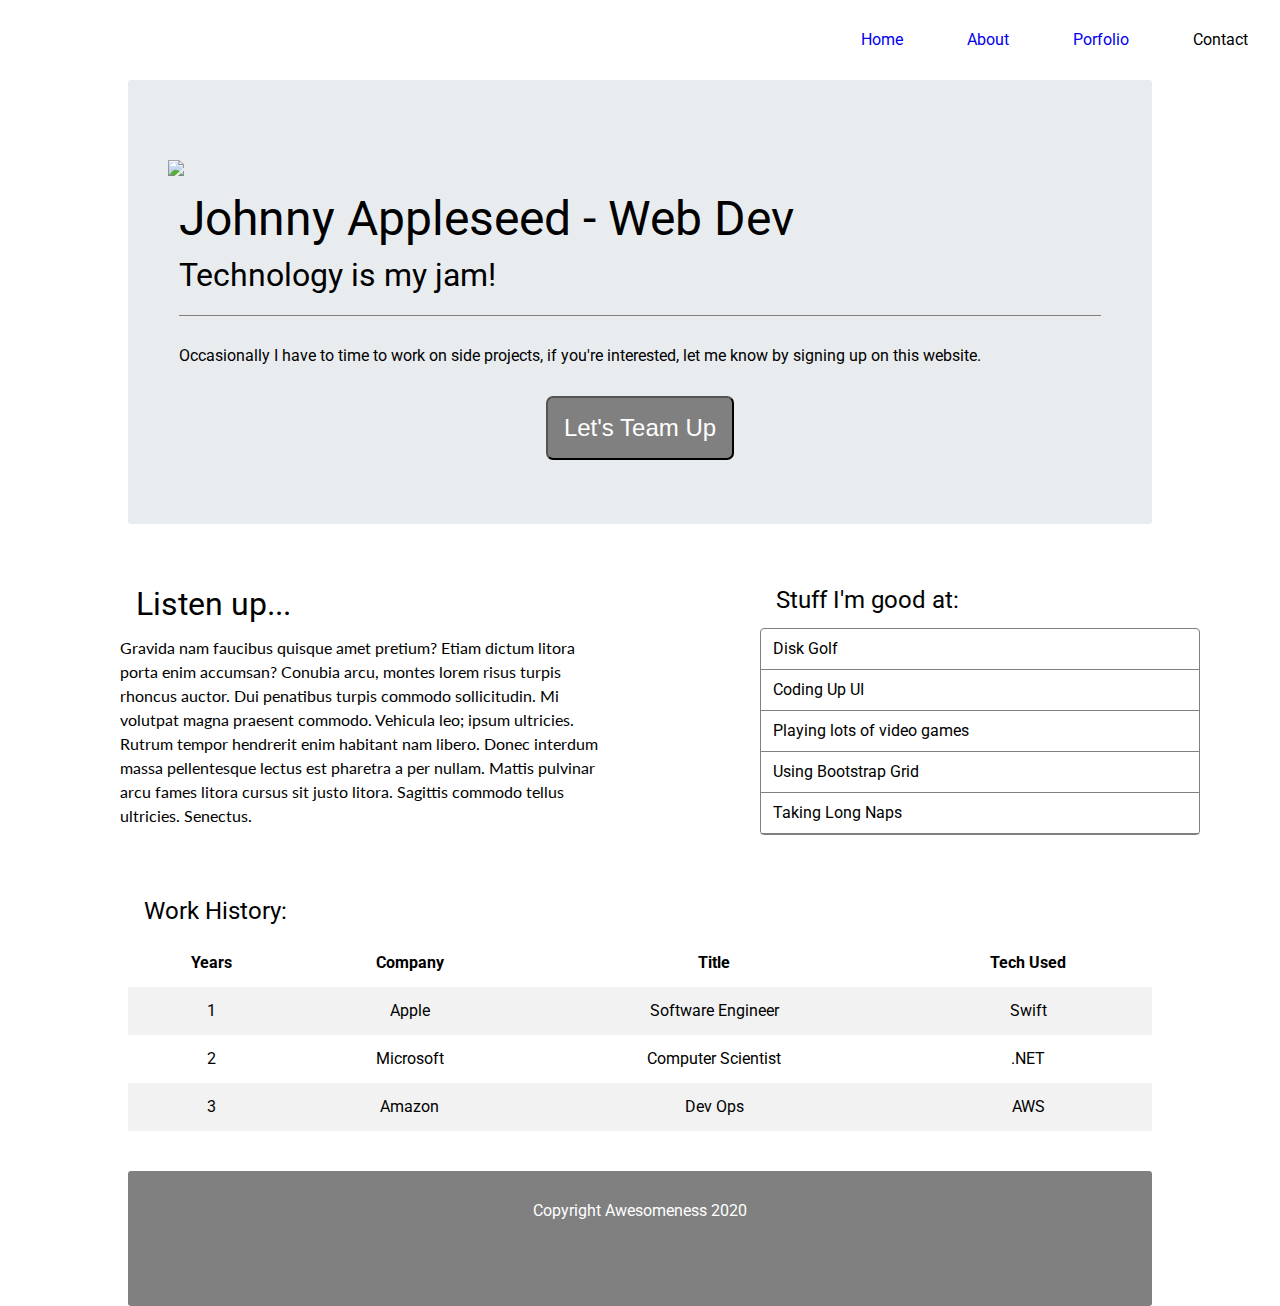
==== index.html @ ae4cdb25 "added viewport meta tag to index.html" ====
<!doctype html>

<html lang="en">
<head>
  <meta charset="utf-8">
  <meta name="viewport" content="width=width-device, initial-scale=1">

  <title>My Resume</title>

  <link rel="stylesheet" href="css/index.css">
  <link href="https://fonts.googleapis.com/css2?family=Lato&family=Roboto:wght@400;500&display=swap" rel="stylesheet">

  <!--[if lt IE 9]>
    <script src="https://cdnjs.cloudflare.com/ajax/libs/html5shiv/3.7.3/html5shiv.js"></script>
  <![endif]-->
</head>

<body class="container">
  <header>
    <nav>
      <div><a href="#">Home</a></div>
      <div><a href="#">About</a></div>
      <div><a href="#">Porfolio</a></div>
      <div><a href="#"></a>Contact</a></div>
    </nav>
    <section class="hero">
      <section>
        <img src="https://picsum.photos/300/300">
        <h1>Johnny Appleseed - Web Dev</h1>
        <h2>Technology is my jam!</h2>
      </section>

      <section class="call-to-action">
        <p>Occasionally I have to time to work on side projects, if you're interested, let me know by signing up on this website.</p> 
        <button>Let's team up</button>
      </section>
    </section class="hero">
  </header>

    <article>
      <section>
        <h2>Listen up...</h2>
        <p>
        Gravida nam faucibus quisque amet pretium? Etiam dictum litora porta enim accumsan? Conubia arcu, montes lorem risus turpis rhoncus auctor. Dui penatibus turpis commodo sollicitudin. Mi volutpat magna praesent commodo. Vehicula leo; ipsum ultricies. Rutrum tempor hendrerit enim habitant nam libero. Donec interdum massa pellentesque lectus est pharetra a per nullam. Mattis pulvinar arcu fames litora cursus sit justo litora. Sagittis commodo tellus ultricies. Senectus.
        </p>
      </section>
      <section>
        <h3>Stuff I'm good at:</h3>
          <ul>
            <li>Disk Golf</li>
            <li>Coding Up UI</li>
            <li>Playing lots of video games</li>
            <li>Using Bootstrap Grid</li>
            <li>Taking Long Naps</li>
  
          </ul>
      </section>
    </article>
    

    <section class="bottom-section">
      <h3>Work History: </h3>
      <table>
        <tr>
          <th>Years</th>
          <th>Company</th>
          <th>Title</th>
          <th>Tech Used</th>
        </tr>
        <tr>
          <td>1</td>
          <td>Apple</td>
          <td>Software Engineer</td>
          <td>Swift</td>
        </tr>
        <tr>
          <td>2</td>
          <td>Microsoft</td>
          <td>Computer Scientist</td>
          <td>.NET</td>
        </tr>
        <tr>
          <td>3</td>
          <td>Amazon</td>
          <td>Dev Ops</td>
          <td>AWS</td>
        </tr>
      </table>
    </section>
    <footer>
      <p>Copyright Awesomeness 2020</p>
    </footer>
  
  
</body>
</html>
---- css/index.css ----
/* http://meyerweb.com/eric/tools/css/reset/ 
   v2.0 | 20110126
   License: none (public domain)
*/
html,
body,
div,
span,
applet,
object,
iframe,
h1,
h2,
h3,
h4,
h5,
h6,
p,
blockquote,
pre,
a,
abbr,
acronym,
address,
big,
cite,
code,
del,
dfn,
em,
img,
ins,
kbd,
q,
s,
samp,
small,
strike,
strong,
sub,
sup,
tt,
var,
b,
u,
i,
center,
dl,
dt,
dd,
ol,
ul,
li,
fieldset,
form,
label,
legend,
table,
caption,
tbody,
tfoot,
thead,
tr,
th,
td,
article,
aside,
canvas,
details,
embed,
figure,
figcaption,
footer,
header,
hgroup,
menu,
nav,
output,
ruby,
section,
summary,
time,
mark,
audio,
video {
  margin: 0;
  padding: 0;
  border: 0;
  font-size: 100%;
  font: inherit;
  vertical-align: baseline;
}
/* HTML5 display-role reset for older browsers */
article,
aside,
details,
figcaption,
figure,
footer,
header,
hgroup,
menu,
nav,
section {
  display: block;
}
body {
  line-height: 1;
}
ol,
ul {
  list-style: none;
}
blockquote,
q {
  quotes: none;
}
blockquote:before,
blockquote:after,
q:before,
q:after {
  content: '';
  content: none;
}
table {
  border-collapse: collapse;
  border-spacing: 0;
}
/* Set every element's box-sizing to border-box */
* {
  box-sizing: border-box;
}
html,
body {
  height: 100%;
  font-family: 'Roboto', sans-serif;
}
.container .darkgraycombo {
  color: white;
  background-color: #808080;
}
.container .flexcolumn {
  display: flex;
  flex-direction: column;
}
.container header {
  display: flex;
  flex-direction: column;
  width: 100%;
}
@media (max-width: 500px) {
  .container header {
    display: flex;
    flex-direction: column;
    width: 100%;
  }
}
.container header nav {
  width: 100%;
  display: flex;
  justify-content: flex-end;
}
.container header nav div {
  margin: 1rem 0;
  padding: 1rem 2rem;
}
.container header nav div a {
  text-decoration: none;
}
.container header nav div a:visited {
  color: black;
}
@media (max-width: 500px) {
  .container header nav {
    display: flex;
    flex-direction: column;
    /* border: solid red 1px; */
    width: 100;
    text-align: center;
  }
  .container header nav div {
    margin: 0;
    font-size: 2.5rem;
  }
  .container header nav div:hover {
    border: solid #808080 1px;
    box-shadow: 1px 2px 2px 1px grey;
  }
}
.container header .hero {
  border-radius: 3px;
  width: 80%;
  margin: 0 auto 2rem auto;
  background-color: #E9ECEF;
}
.container header .hero img {
  margin: 5rem 1.5rem 0.5rem 2.5rem;
}
.container header .hero h1 {
  margin: 0.5rem auto 1rem auto;
  font-size: 3rem;
  width: 90%;
}
.container header .hero h2 {
  font-size: 2rem;
  width: 90%;
  border-bottom: #808080 solid 0.5px;
  padding-bottom: 1.5rem;
  margin: 0 auto 2rem auto;
}
@media (max-width: 500px) {
  .container header .hero {
    width: 95%;
    margin: 0.3rem auto 0 auto;
    /* border: green 1px solid; */
  }
  .container header .hero section {
    width: 100%;
    margin: 0 auto;
  }
  .container header .hero section img {
    display: flex;
    width: 90%;
    margin: 1rem auto;
    text-align: center;
    /* border: solid hotpink 1px; */
  }
  .container header .hero section h1 {
    text-align: left;
  }
}
.container header .hero .call-to-action {
  display: flex;
  flex-direction: column;
  justify-content: flex-start;
}
.container header .hero .call-to-action p {
  width: 90%;
  margin: 0 auto 1rem auto;
}
.container header .hero .call-to-action button {
  color: white;
  background-color: #808080;
  margin: 1rem auto 4rem auto;
  font-size: 1.5rem;
  padding: 1rem;
  text-transform: capitalize;
  border-radius: 7px;
}
.container .h3styling {
  padding: 1rem;
  font-size: 1.5rem;
}
.container .title-spacing {
  padding: 1rem;
}
.container .section-column {
  width: 50%;
  padding: 1rem 2rem;
  margin-left: 5.5rem;
}
.container article {
  display: flex;
  margin-bottom: 2rem;
}
.container article section {
  width: 50%;
  padding: 1rem 2rem;
  margin-left: 5.5rem;
}
.container article section p {
  line-height: 1.5rem;
  font-family: 'Lato', sans-serif;
}
.container article h2 {
  font-size: 2rem;
  padding: 1rem;
  margin: auto;
}
.container article h3 {
  padding: 1rem;
  font-size: 1.5rem;
}
.container article ul {
  border-radius: 4px;
  border: #808080 solid 0.5px;
  margin-right: 3rem;
}
.container article ul .listspacing {
  padding: 0.75rem;
  border-bottom: #808080 solid 0.5px;
}
.container article ul li {
  padding: 0.75rem;
  border-bottom: #808080 solid 0.5px;
}
@media (max-width: 500px) {
  .container article {
    display: flex;
    flex-direction: column;
    /* border: red solid 1px; */
  }
  .container article section {
    width: 100%;
    margin: 0 auto;
  }
}
.container .bottom-section {
  display: flex;
  flex-direction: column;
  /* border: red 2px solid; */
  width: 80%;
  margin: 0 auto;
  /* table {
		border: blue solid 1px;
	} */
}
.container .bottom-section h3 {
  padding: 1rem;
  font-size: 1.5rem;
}
.container .bottom-section .centertable {
  font-weight: bold;
  padding: 1rem;
}
.container .bottom-section .centerrow {
  padding: 1rem;
  text-align: center;
}
@media (max-width: 500px) {
  .container .bottom-section {
    width: 100%;
  }
}
.container .bottom-section table tr:nth-child(2n) {
  background-color: #F2F2F2;
}
.container .bottom-section table tr td {
  padding: 1rem;
  text-align: center;
  /* border: solid purple 2px; */
}
.container .bottom-section table th {
  font-weight: bold;
  padding: 1rem;
}
@media (max-width: 500px) {
  .container .bottom-section table {
    width: 100%;
  }
}
.container footer {
  height: 15vh;
  width: 80%;
  margin: 2.5rem auto 2rem auto;
  color: white;
  background-color: #808080;
  text-align: center;
  padding-top: 2rem;
  border-radius: 3px;
}
@media (max-width: 500px) {
  .container footer {
    height: 10vh;
    width: 100%;
    margin: 0 auto;
  }
}
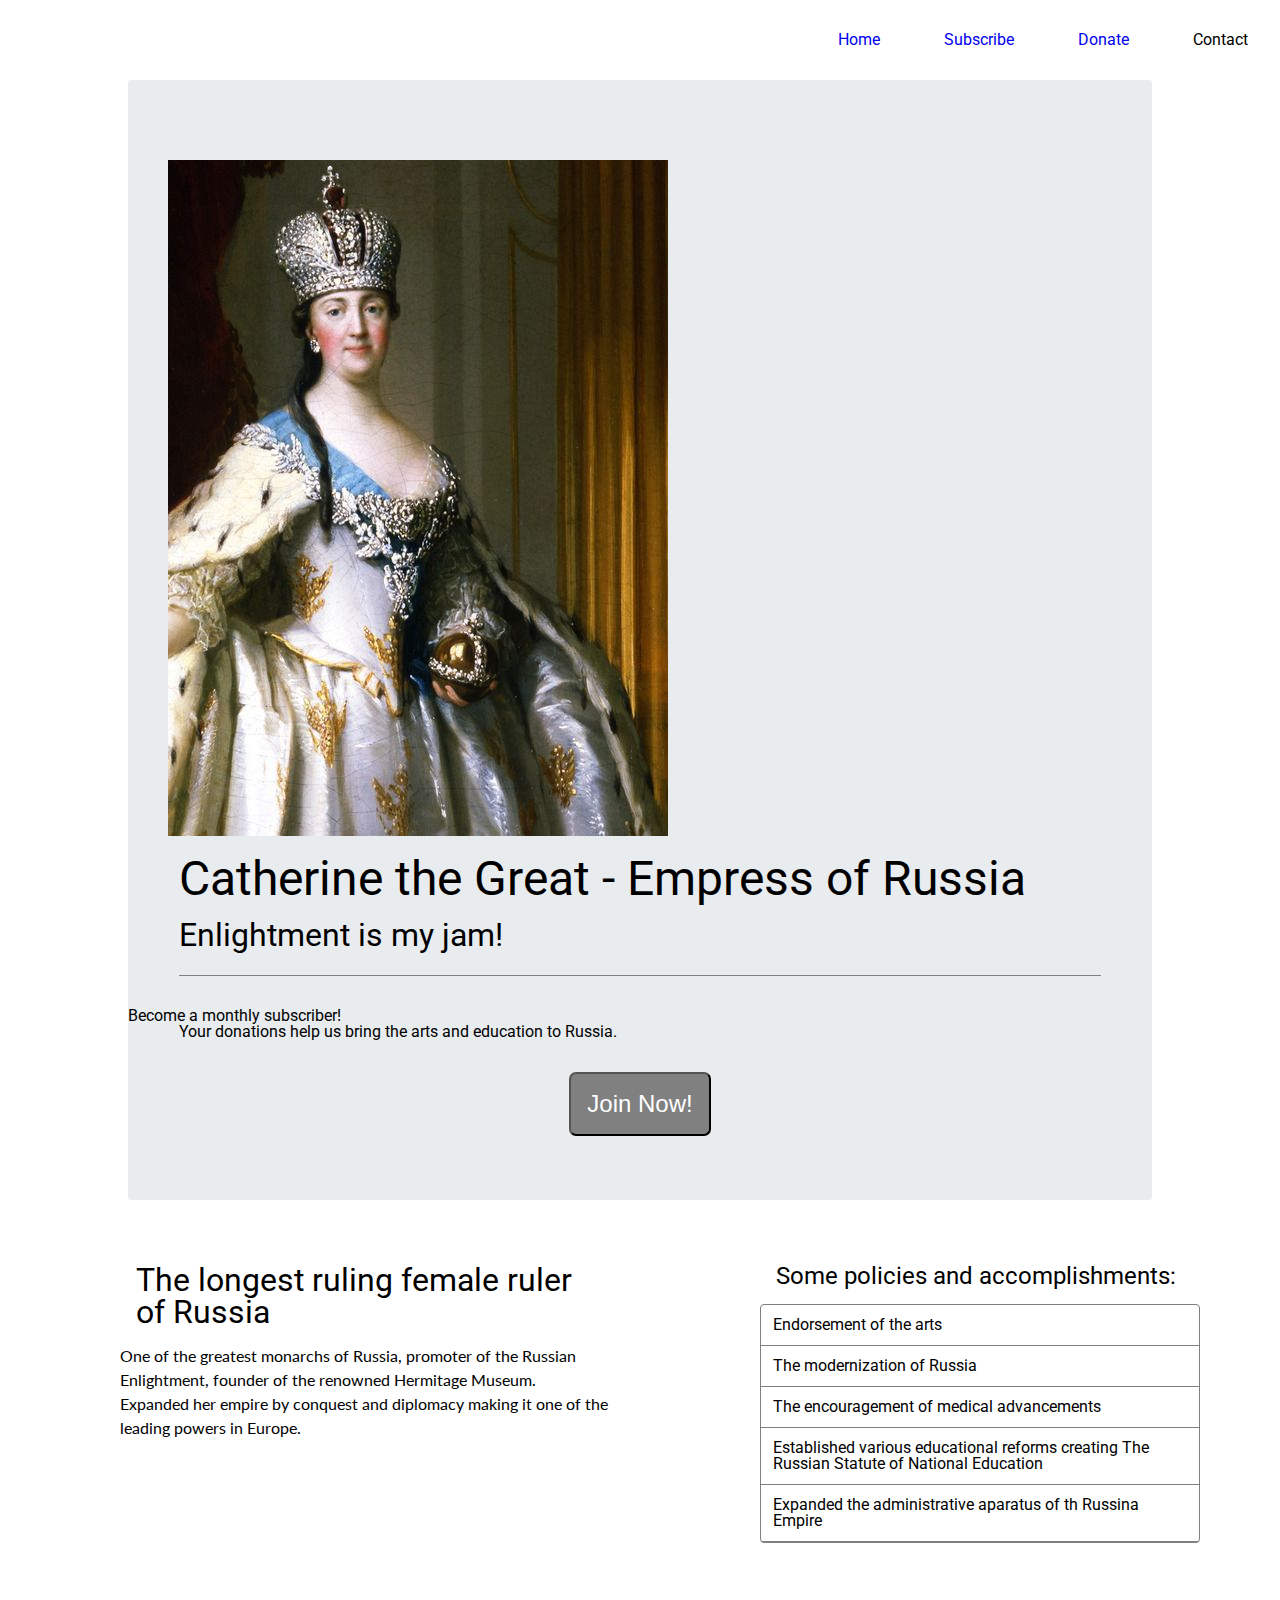
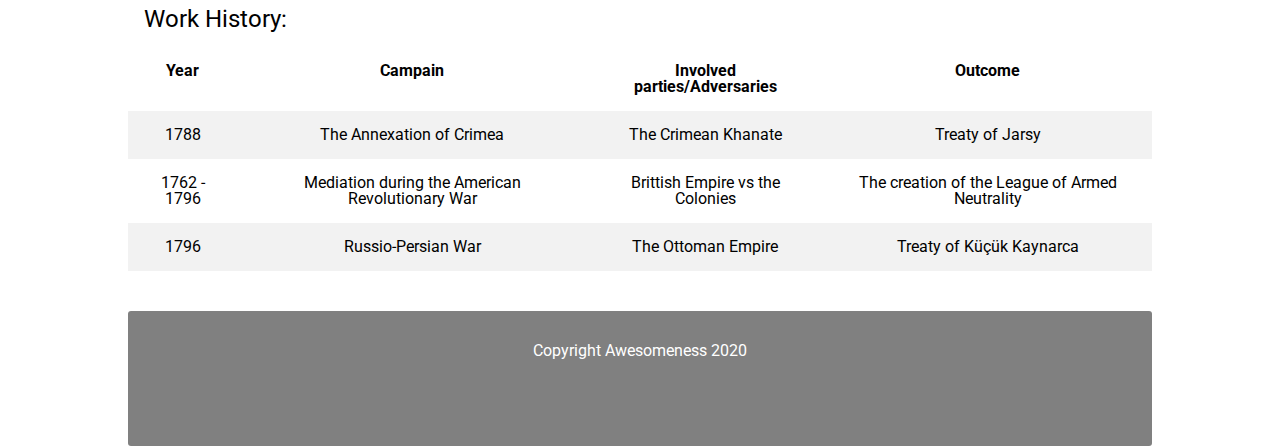
==== commit db353b7a: "replaced resume information with catherine the greats information" ====
--- a/index.html
+++ b/index.html
@@ -5,7 +5,7 @@
   <meta charset="utf-8">
   <meta name="viewport" content="width=width-device, initial-scale=1">
 
-  <title>My Resume</title>
+  <title>Not My Resume</title>
 
   <link rel="stylesheet" href="css/index.css">
   <link href="https://fonts.googleapis.com/css2?family=Lato&family=Roboto:wght@400;500&display=swap" rel="stylesheet">
@@ -19,39 +19,40 @@
   <header>
     <nav>
       <div><a href="#">Home</a></div>
-      <div><a href="#">About</a></div>
-      <div><a href="#">Porfolio</a></div>
+      <div><a href="#">Subscribe</a></div>
+      <div><a href="#">Donate</a></div>
       <div><a href="#"></a>Contact</a></div>
     </nav>
     <section class="hero">
       <section>
-        <img src="https://picsum.photos/300/300">
-        <h1>Johnny Appleseed - Web Dev</h1>
-        <h2>Technology is my jam!</h2>
+        <img src="img/catherinethegreat.jpg">
+        <h1>Catherine the Great - Empress of Russia</h1>
+        <h2>Enlightment is my jam!</h2>
       </section>
 
       <section class="call-to-action">
-        <p>Occasionally I have to time to work on side projects, if you're interested, let me know by signing up on this website.</p> 
-        <button>Let's team up</button>
+        <h3>Become a monthly subscriber!</h3> 
+        <p>Your donations help us bring the arts and education to Russia. </p>
+        <button>Join now!</button>
       </section>
     </section class="hero">
   </header>
 
     <article>
       <section>
-        <h2>Listen up...</h2>
+        <h2>The longest ruling female ruler of Russia</h2>
         <p>
-        Gravida nam faucibus quisque amet pretium? Etiam dictum litora porta enim accumsan? Conubia arcu, montes lorem risus turpis rhoncus auctor. Dui penatibus turpis commodo sollicitudin. Mi volutpat magna praesent commodo. Vehicula leo; ipsum ultricies. Rutrum tempor hendrerit enim habitant nam libero. Donec interdum massa pellentesque lectus est pharetra a per nullam. Mattis pulvinar arcu fames litora cursus sit justo litora. Sagittis commodo tellus ultricies. Senectus.
+          One of the greatest monarchs of Russia, promoter of the Russian Enlightment, founder of the renowned Hermitage Museum. Expanded her empire by conquest and diplomacy making it one of the leading powers in Europe.
         </p>
       </section>
       <section>
-        <h3>Stuff I'm good at:</h3>
+        <h3>Some policies and accomplishments:</h3>
           <ul>
-            <li>Disk Golf</li>
-            <li>Coding Up UI</li>
-            <li>Playing lots of video games</li>
-            <li>Using Bootstrap Grid</li>
-            <li>Taking Long Naps</li>
+            <li>Endorsement of the arts</li>
+            <li>The modernization of Russia</li>
+            <li>The encouragement of medical advancements</li>
+            <li>Established various educational reforms creating The Russian Statute of National Education</li>
+            <li>Expanded the administrative aparatus of th Russina Empire</li>
   
           </ul>
       </section>
@@ -62,28 +63,28 @@
       <h3>Work History: </h3>
       <table>
         <tr>
-          <th>Years</th>
-          <th>Company</th>
-          <th>Title</th>
-          <th>Tech Used</th>
+          <th>Year</th>
+          <th>Campain</th>
+          <th>Involved parties/Adversaries</th>
+          <th>Outcome</th>
         </tr>
         <tr>
-          <td>1</td>
-          <td>Apple</td>
-          <td>Software Engineer</td>
-          <td>Swift</td>
+          <td>1788</td>
+          <td>The Annexation of Crimea</td>
+          <td>The Crimean Khanate</td>
+          <td>Treaty of Jarsy</td>
         </tr>
         <tr>
-          <td>2</td>
-          <td>Microsoft</td>
-          <td>Computer Scientist</td>
-          <td>.NET</td>
+          <td>1762 - 1796</td>
+          <td>Mediation during the American Revolutionary War</td>
+          <td>Brittish Empire vs the Colonies</td>
+          <td>The creation of the League of Armed Neutrality</td>
         </tr>
         <tr>
-          <td>3</td>
-          <td>Amazon</td>
-          <td>Dev Ops</td>
-          <td>AWS</td>
+          <td>1796</td>
+          <td>Russio-Persian War</td>
+          <td>The Ottoman Empire</td>
+          <td>Treaty of Küçük Kaynarca</td>
         </tr>
       </table>
     </section>
--- a/css/index.css
+++ b/css/index.css
@@ -364,5 +364,6 @@
     height: 10vh;
     width: 100%;
     margin: 0 auto;
-  }
-}
+    border-radius: 0;
+  }
+}
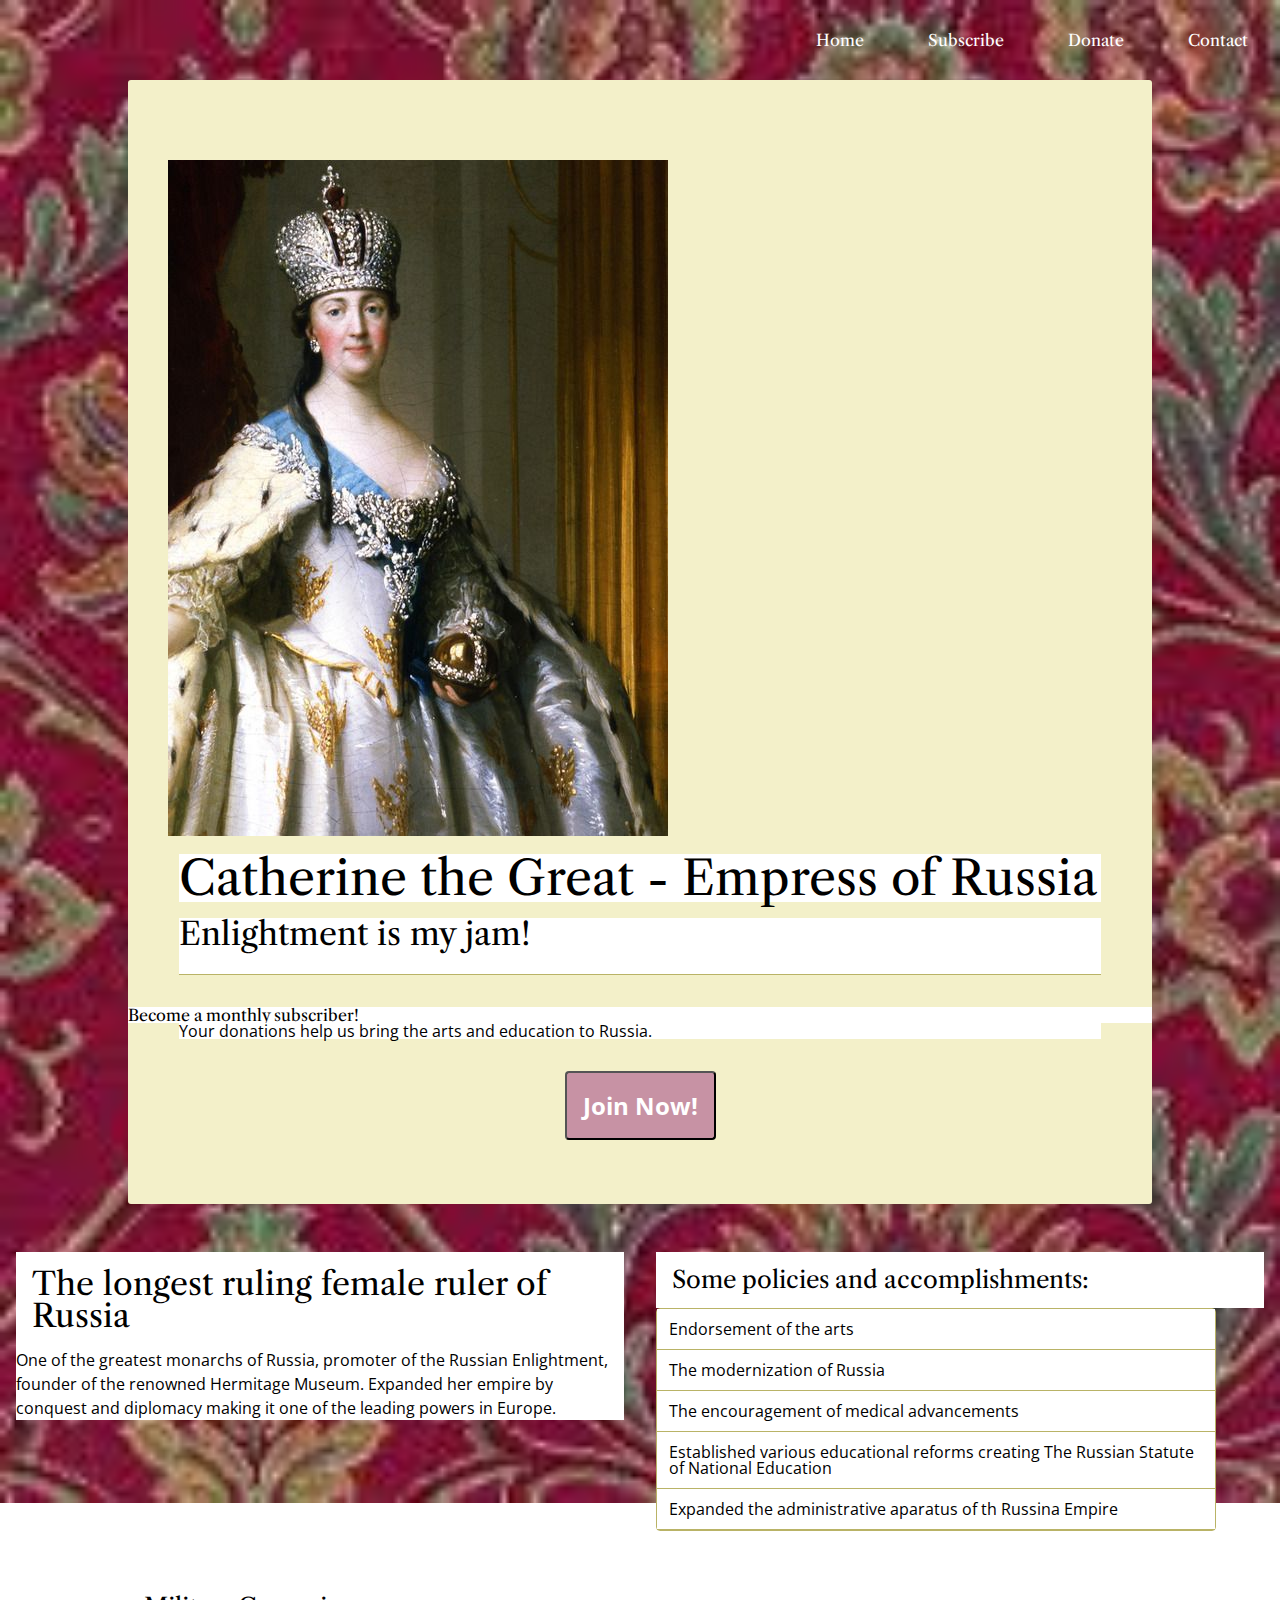
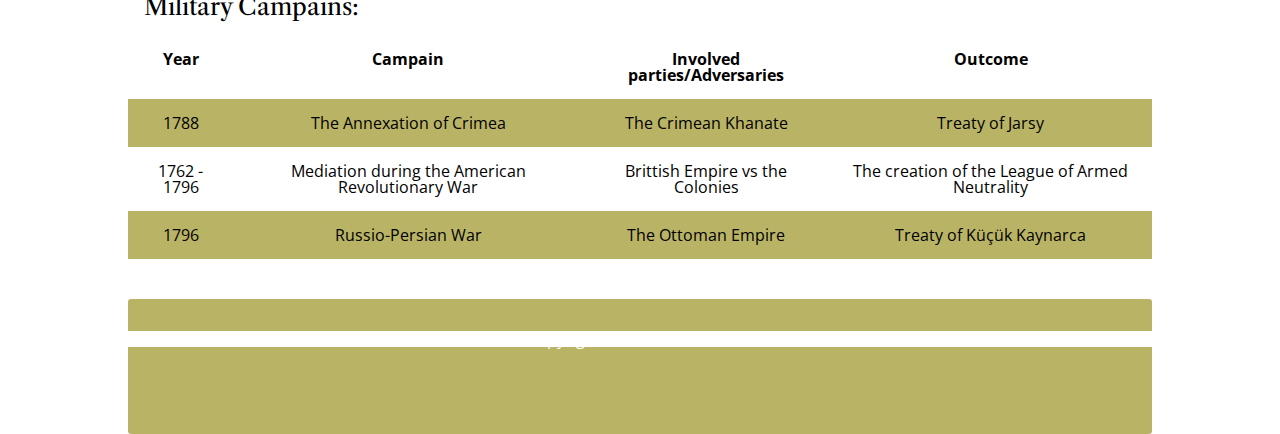
==== commit 21b09a52: "Catherine in her palace" ====
--- a/index.html
+++ b/index.html
@@ -5,10 +5,10 @@
   <meta charset="utf-8">
   <meta name="viewport" content="width=width-device, initial-scale=1">
 
-  <title>Not My Resume</title>
+  <title>Catherine the Great's Resume</title>
 
   <link rel="stylesheet" href="css/index.css">
-  <link href="https://fonts.googleapis.com/css2?family=Lato&family=Roboto:wght@400;500&display=swap" rel="stylesheet">
+  <link href="https://fonts.googleapis.com/css2?family=Libre+Caslon+Text&family=Open+Sans&display=swap" rel="stylesheet">
 
   <!--[if lt IE 9]>
     <script src="https://cdnjs.cloudflare.com/ajax/libs/html5shiv/3.7.3/html5shiv.js"></script>
@@ -21,7 +21,7 @@
       <div><a href="#">Home</a></div>
       <div><a href="#">Subscribe</a></div>
       <div><a href="#">Donate</a></div>
-      <div><a href="#"></a>Contact</a></div>
+      <div><a href="#">Contact</a></div>
     </nav>
     <section class="hero">
       <section>
@@ -60,7 +60,7 @@
     
 
     <section class="bottom-section">
-      <h3>Work History: </h3>
+      <h3>Military Campains: </h3>
       <table>
         <tr>
           <th>Year</th>
--- a/css/index.css
+++ b/css/index.css
@@ -133,11 +133,45 @@
 html,
 body {
   height: 100%;
-  font-family: 'Roboto', sans-serif;
+  background-image: url('/img/wallpaper4.jpeg');
+  background-repeat: no-repeat;
+  background-size: cover;
+  font-family: 'Open Sans', sans-serif;
+}
+@media (min-width: 1118px) {
+  html h1,
+  body h1,
+  html h2,
+  body h2,
+  html h3,
+  body h3,
+  html p,
+  body p,
+  html li,
+  body li {
+    background-color: white;
+  }
+}
+h1,
+h2,
+h3,
+h4 {
+  font-family: 'Libre Caslon Text', serif;
+}
+.container {
+  /* .section-column{
+	width: 50%;
+	padding: 1rem 2rem; 
+	margin-left: 5.5rem;
+} */
+}
+.container .buttoncombo {
+  background-color: #C792A4;
+  color: white;
 }
 .container .darkgraycombo {
   color: white;
-  background-color: #808080;
+  background-color: #B9B366;
 }
 .container .flexcolumn {
   display: flex;
@@ -163,12 +197,20 @@
 .container header nav div {
   margin: 1rem 0;
   padding: 1rem 2rem;
+  font-family: 'Libre Caslon Text', serif;
+  font-size: 1rem;
 }
 .container header nav div a {
   text-decoration: none;
+  color: white;
+}
+.container header nav div a:hover {
+  text-decoration: underline;
+  font-size: 1.5rem;
+  padding-bottom: 0.5rem;
 }
 .container header nav div a:visited {
-  color: black;
+  color: white;
 }
 @media (max-width: 500px) {
   .container header nav {
@@ -180,10 +222,10 @@
   }
   .container header nav div {
     margin: 0;
-    font-size: 2.5rem;
+    font-size: 3rem;
   }
   .container header nav div:hover {
-    border: solid #808080 1px;
+    border: solid #B9B366 1px;
     box-shadow: 1px 2px 2px 1px grey;
   }
 }
@@ -191,7 +233,7 @@
   border-radius: 3px;
   width: 80%;
   margin: 0 auto 2rem auto;
-  background-color: #E9ECEF;
+  background-color: #F3F0C9;
 }
 .container header .hero img {
   margin: 5rem 1.5rem 0.5rem 2.5rem;
@@ -204,7 +246,7 @@
 .container header .hero h2 {
   font-size: 2rem;
   width: 90%;
-  border-bottom: #808080 solid 0.5px;
+  border-bottom: #B9B366 solid 0.5px;
   padding-bottom: 1.5rem;
   margin: 0 auto 2rem auto;
 }
@@ -239,13 +281,15 @@
   margin: 0 auto 1rem auto;
 }
 .container header .hero .call-to-action button {
-  color: white;
-  background-color: #808080;
+  background-color: #C792A4;
+  color: white;
   margin: 1rem auto 4rem auto;
+  font-family: 'Open Sans', sans-serif;
   font-size: 1.5rem;
+  font-weight: bold;
   padding: 1rem;
   text-transform: capitalize;
-  border-radius: 7px;
+  border-radius: 4px;
 }
 .container .h3styling {
   padding: 1rem;
@@ -254,23 +298,21 @@
 .container .title-spacing {
   padding: 1rem;
 }
-.container .section-column {
+.container article {
+  display: flex;
+  margin-bottom: 2rem;
+}
+.container article .sectionspacing {
+  padding: 1rem;
   width: 50%;
-  padding: 1rem 2rem;
-  margin-left: 5.5rem;
-}
-.container article {
-  display: flex;
-  margin-bottom: 2rem;
 }
 .container article section {
+  padding: 1rem;
   width: 50%;
-  padding: 1rem 2rem;
-  margin-left: 5.5rem;
+  /* .section-column(); 	 */
 }
 .container article section p {
   line-height: 1.5rem;
-  font-family: 'Lato', sans-serif;
 }
 .container article h2 {
   font-size: 2rem;
@@ -283,16 +325,16 @@
 }
 .container article ul {
   border-radius: 4px;
-  border: #808080 solid 0.5px;
+  border: #B9B366 solid 0.5px;
   margin-right: 3rem;
 }
 .container article ul .listspacing {
   padding: 0.75rem;
-  border-bottom: #808080 solid 0.5px;
+  border-bottom: #B9B366 solid 0.5px;
 }
 .container article ul li {
   padding: 0.75rem;
-  border-bottom: #808080 solid 0.5px;
+  border-bottom: #B9B366 solid 0.5px;
 }
 @media (max-width: 500px) {
   .container article {
@@ -333,7 +375,7 @@
   }
 }
 .container .bottom-section table tr:nth-child(2n) {
-  background-color: #F2F2F2;
+  background-color: #B9B366;
 }
 .container .bottom-section table tr td {
   padding: 1rem;
@@ -354,7 +396,7 @@
   width: 80%;
   margin: 2.5rem auto 2rem auto;
   color: white;
-  background-color: #808080;
+  background-color: #B9B366;
   text-align: center;
   padding-top: 2rem;
   border-radius: 3px;
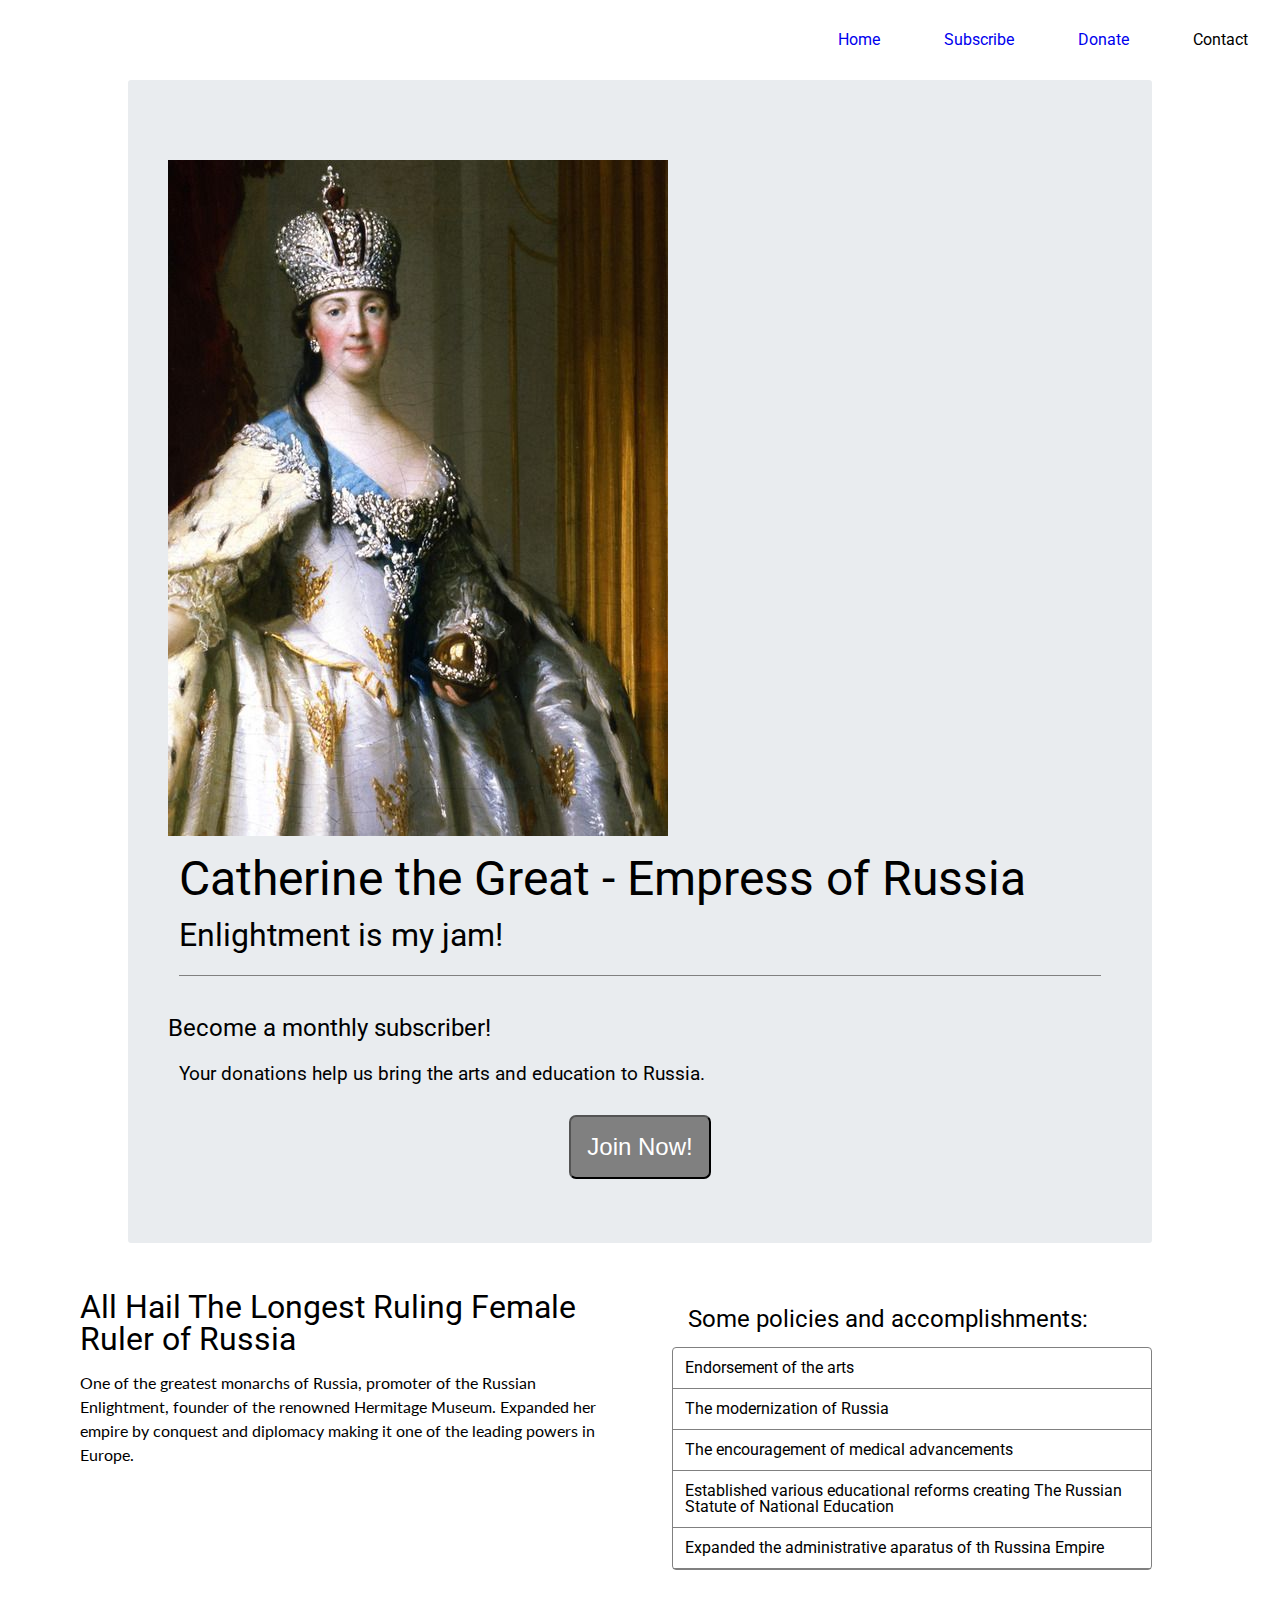
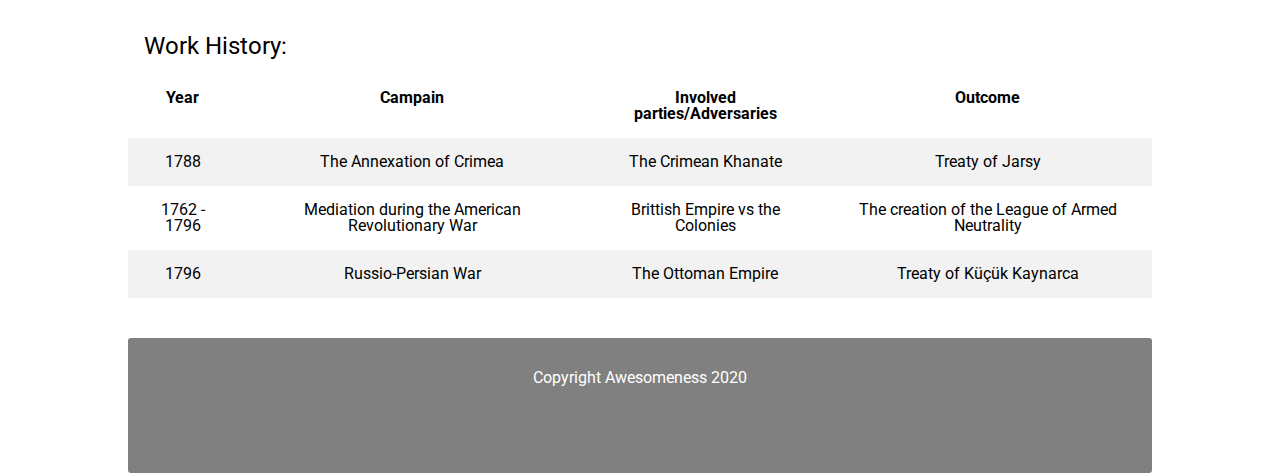
==== commit 15efc96e: "changed the text of the h2 in the article section" ====
--- a/index.html
+++ b/index.html
@@ -5,10 +5,10 @@
   <meta charset="utf-8">
   <meta name="viewport" content="width=width-device, initial-scale=1">
 
-  <title>Catherine the Great's Resume</title>
+  <title>Not My Resume</title>
 
   <link rel="stylesheet" href="css/index.css">
-  <link href="https://fonts.googleapis.com/css2?family=Libre+Caslon+Text&family=Open+Sans&display=swap" rel="stylesheet">
+  <link href="https://fonts.googleapis.com/css2?family=Lato&family=Roboto:wght@400;500&display=swap" rel="stylesheet">
 
   <!--[if lt IE 9]>
     <script src="https://cdnjs.cloudflare.com/ajax/libs/html5shiv/3.7.3/html5shiv.js"></script>
@@ -21,7 +21,7 @@
       <div><a href="#">Home</a></div>
       <div><a href="#">Subscribe</a></div>
       <div><a href="#">Donate</a></div>
-      <div><a href="#">Contact</a></div>
+      <div><a href="#"></a>Contact</a></div>
     </nav>
     <section class="hero">
       <section>
@@ -40,7 +40,7 @@
 
     <article>
       <section>
-        <h2>The longest ruling female ruler of Russia</h2>
+        <h2>All Hail The Longest Ruling Female Ruler of Russia</h2>
         <p>
           One of the greatest monarchs of Russia, promoter of the Russian Enlightment, founder of the renowned Hermitage Museum. Expanded her empire by conquest and diplomacy making it one of the leading powers in Europe.
         </p>
@@ -60,7 +60,7 @@
     
 
     <section class="bottom-section">
-      <h3>Military Campains: </h3>
+      <h3>Work History: </h3>
       <table>
         <tr>
           <th>Year</th>
--- a/css/index.css
+++ b/css/index.css
@@ -133,45 +133,11 @@
 html,
 body {
   height: 100%;
-  background-image: url('/img/wallpaper4.jpeg');
-  background-repeat: no-repeat;
-  background-size: cover;
-  font-family: 'Open Sans', sans-serif;
-}
-@media (min-width: 1118px) {
-  html h1,
-  body h1,
-  html h2,
-  body h2,
-  html h3,
-  body h3,
-  html p,
-  body p,
-  html li,
-  body li {
-    background-color: white;
-  }
-}
-h1,
-h2,
-h3,
-h4 {
-  font-family: 'Libre Caslon Text', serif;
-}
-.container {
-  /* .section-column{
-	width: 50%;
-	padding: 1rem 2rem; 
-	margin-left: 5.5rem;
-} */
-}
-.container .buttoncombo {
-  background-color: #C792A4;
-  color: white;
+  font-family: 'Roboto', sans-serif;
 }
 .container .darkgraycombo {
   color: white;
-  background-color: #B9B366;
+  background-color: #808080;
 }
 .container .flexcolumn {
   display: flex;
@@ -197,20 +163,12 @@
 .container header nav div {
   margin: 1rem 0;
   padding: 1rem 2rem;
-  font-family: 'Libre Caslon Text', serif;
-  font-size: 1rem;
 }
 .container header nav div a {
   text-decoration: none;
-  color: white;
-}
-.container header nav div a:hover {
-  text-decoration: underline;
-  font-size: 1.5rem;
-  padding-bottom: 0.5rem;
 }
 .container header nav div a:visited {
-  color: white;
+  color: black;
 }
 @media (max-width: 500px) {
   .container header nav {
@@ -222,10 +180,10 @@
   }
   .container header nav div {
     margin: 0;
-    font-size: 3rem;
+    font-size: 2.5rem;
   }
   .container header nav div:hover {
-    border: solid #B9B366 1px;
+    border: solid #808080 1px;
     box-shadow: 1px 2px 2px 1px grey;
   }
 }
@@ -233,7 +191,7 @@
   border-radius: 3px;
   width: 80%;
   margin: 0 auto 2rem auto;
-  background-color: #F3F0C9;
+  background-color: #E9ECEF;
 }
 .container header .hero img {
   margin: 5rem 1.5rem 0.5rem 2.5rem;
@@ -246,7 +204,7 @@
 .container header .hero h2 {
   font-size: 2rem;
   width: 90%;
-  border-bottom: #B9B366 solid 0.5px;
+  border-bottom: #808080 solid 0.5px;
   padding-bottom: 1.5rem;
   margin: 0 auto 2rem auto;
 }
@@ -274,22 +232,26 @@
 .container header .hero .call-to-action {
   display: flex;
   flex-direction: column;
-  justify-content: flex-start;
+  justify-content: center;
+}
+.container header .hero .call-to-action h3 {
+  font-size: 1.5rem;
+  margin-left: 2.5rem;
+  padding: 0.5rem 0 0.5rem 0;
 }
 .container header .hero .call-to-action p {
   width: 90%;
-  margin: 0 auto 1rem auto;
+  margin: 1rem auto;
+  font-size: larger;
 }
 .container header .hero .call-to-action button {
-  background-color: #C792A4;
   color: white;
+  background-color: #808080;
   margin: 1rem auto 4rem auto;
-  font-family: 'Open Sans', sans-serif;
-  font-size: 1.5rem;
-  font-weight: bold;
+  font-size: 1.5rem;
   padding: 1rem;
   text-transform: capitalize;
-  border-radius: 4px;
+  border-radius: 7px;
 }
 .container .h3styling {
   padding: 1rem;
@@ -298,26 +260,30 @@
 .container .title-spacing {
   padding: 1rem;
 }
+.container .section-column {
+  width: 50%;
+  padding: 1rem 2rem;
+}
 .container article {
   display: flex;
-  margin-bottom: 2rem;
-}
-.container article .sectionspacing {
-  padding: 1rem;
+  margin: 0 3rem 2rem 3rem;
+}
+.container article .articlesectionspacing {
   width: 50%;
+  margin: 2rem;
 }
 .container article section {
-  padding: 1rem;
   width: 50%;
-  /* .section-column(); 	 */
+  padding: 1rem 2rem;
+}
+.container article section h2 {
+  font-size: 2rem;
+  margin: auto;
+  padding-bottom: 1rem;
 }
 .container article section p {
   line-height: 1.5rem;
-}
-.container article h2 {
-  font-size: 2rem;
-  padding: 1rem;
-  margin: auto;
+  font-family: 'Lato', sans-serif;
 }
 .container article h3 {
   padding: 1rem;
@@ -325,16 +291,16 @@
 }
 .container article ul {
   border-radius: 4px;
-  border: #B9B366 solid 0.5px;
+  border: #808080 solid 0.5px;
   margin-right: 3rem;
 }
 .container article ul .listspacing {
   padding: 0.75rem;
-  border-bottom: #B9B366 solid 0.5px;
+  border-bottom: #808080 solid 0.5px;
 }
 .container article ul li {
   padding: 0.75rem;
-  border-bottom: #B9B366 solid 0.5px;
+  border-bottom: #808080 solid 0.5px;
 }
 @media (max-width: 500px) {
   .container article {
@@ -375,7 +341,7 @@
   }
 }
 .container .bottom-section table tr:nth-child(2n) {
-  background-color: #B9B366;
+  background-color: #F2F2F2;
 }
 .container .bottom-section table tr td {
   padding: 1rem;
@@ -396,7 +362,7 @@
   width: 80%;
   margin: 2.5rem auto 2rem auto;
   color: white;
-  background-color: #B9B366;
+  background-color: #808080;
   text-align: center;
   padding-top: 2rem;
   border-radius: 3px;
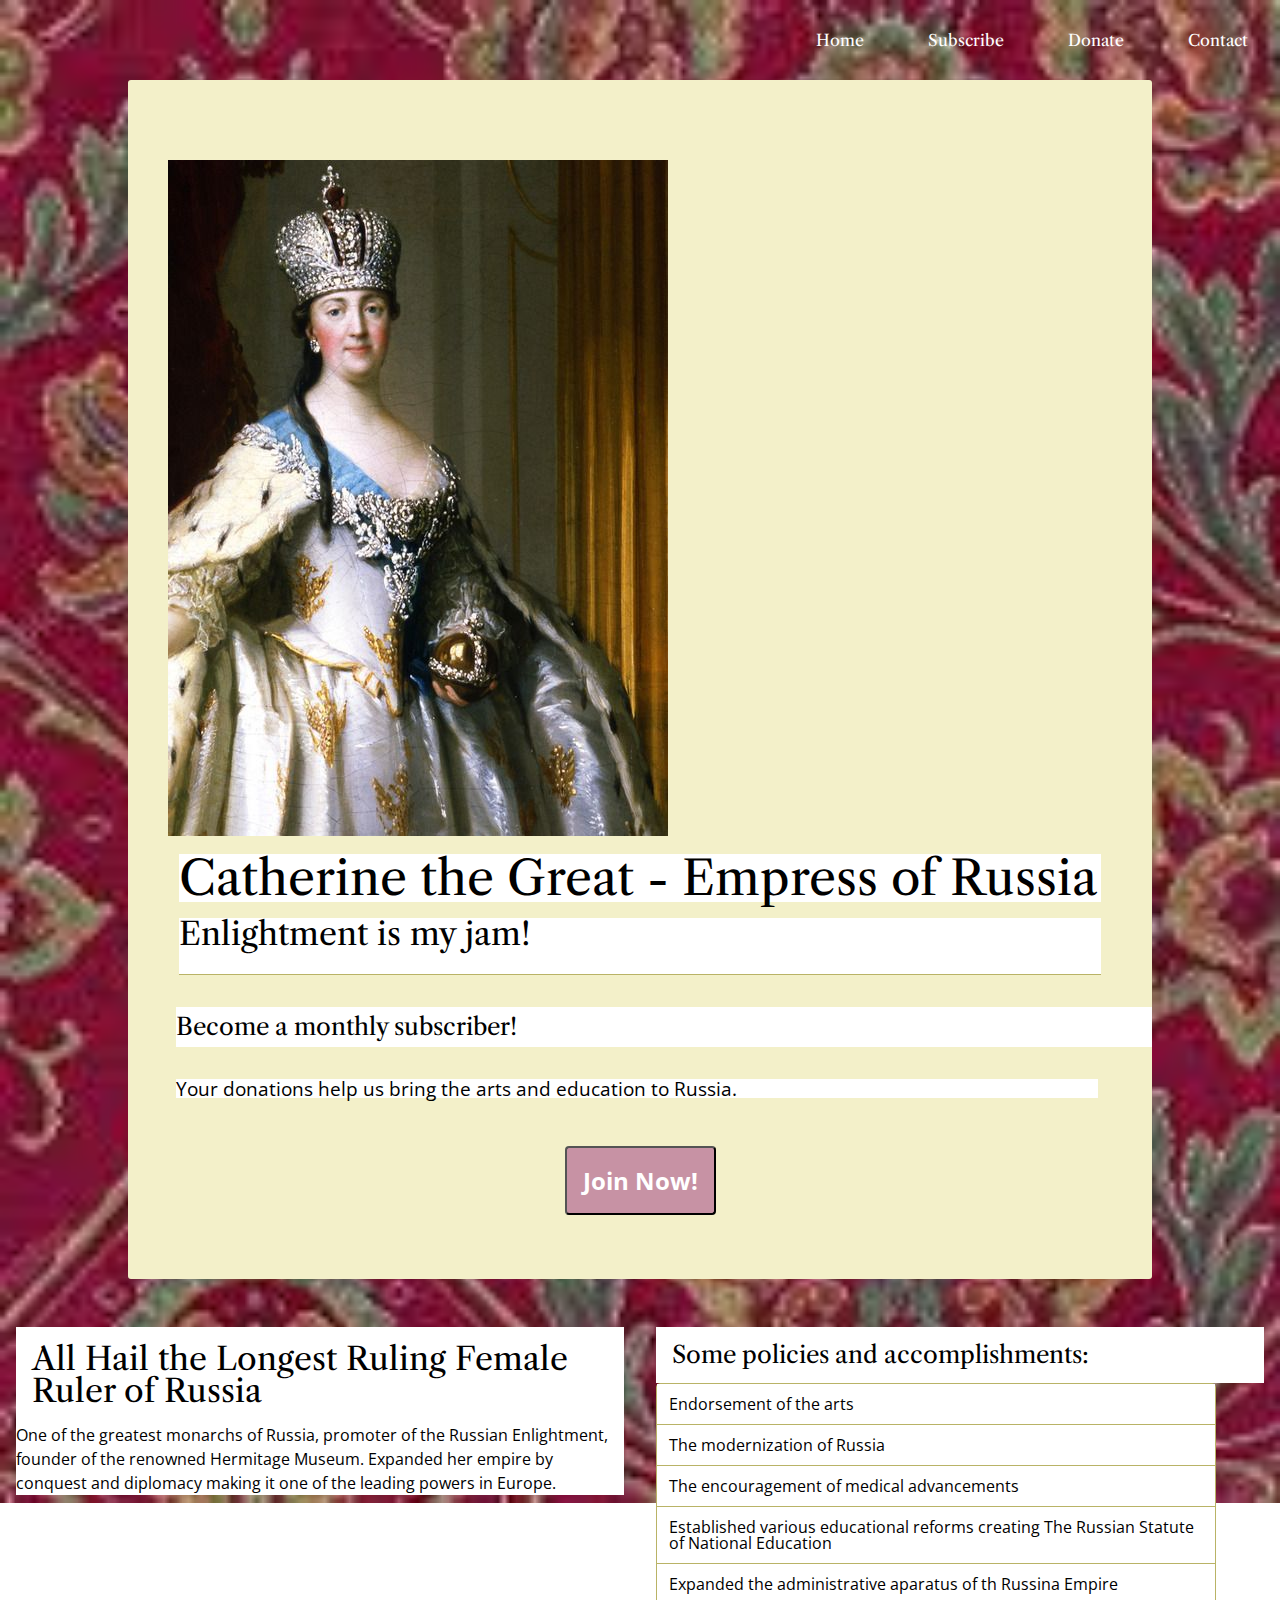
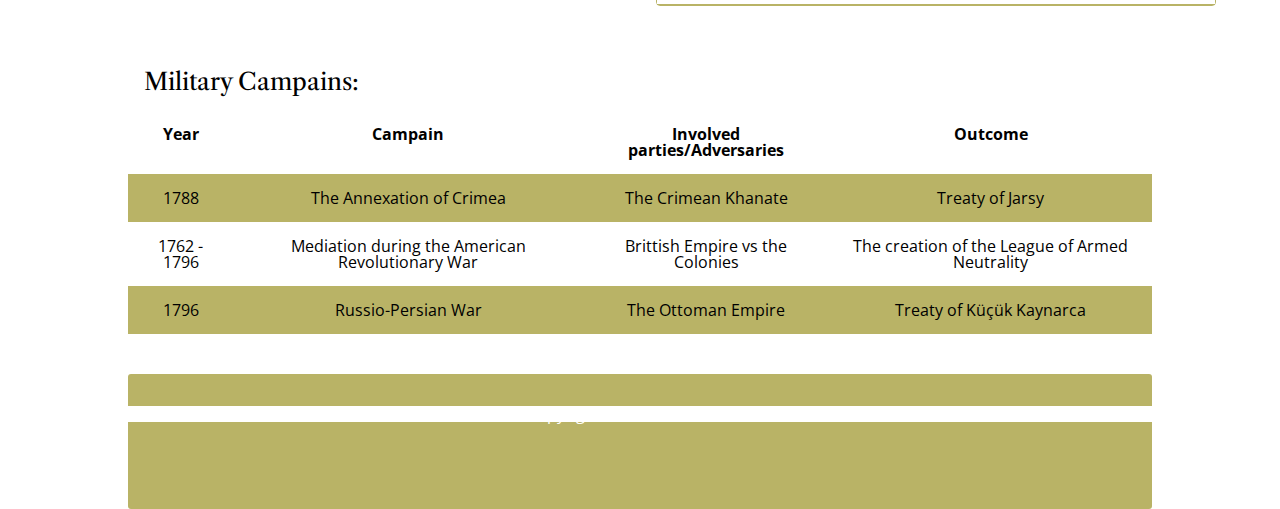
==== commit 82fab2be: "changed h3 text on call to action section" ====
--- a/index.html
+++ b/index.html
@@ -5,10 +5,10 @@
   <meta charset="utf-8">
   <meta name="viewport" content="width=width-device, initial-scale=1">
 
-  <title>Not My Resume</title>
+  <title>Catherine the Great's Resume</title>
 
   <link rel="stylesheet" href="css/index.css">
-  <link href="https://fonts.googleapis.com/css2?family=Lato&family=Roboto:wght@400;500&display=swap" rel="stylesheet">
+  <link href="https://fonts.googleapis.com/css2?family=Libre+Caslon+Text&family=Open+Sans&display=swap" rel="stylesheet">
 
   <!--[if lt IE 9]>
     <script src="https://cdnjs.cloudflare.com/ajax/libs/html5shiv/3.7.3/html5shiv.js"></script>
@@ -21,7 +21,7 @@
       <div><a href="#">Home</a></div>
       <div><a href="#">Subscribe</a></div>
       <div><a href="#">Donate</a></div>
-      <div><a href="#"></a>Contact</a></div>
+      <div><a href="#">Contact</a></div>
     </nav>
     <section class="hero">
       <section>
@@ -40,7 +40,7 @@
 
     <article>
       <section>
-        <h2>All Hail The Longest Ruling Female Ruler of Russia</h2>
+        <h2>All Hail the Longest Ruling Female Ruler of Russia</h2>
         <p>
           One of the greatest monarchs of Russia, promoter of the Russian Enlightment, founder of the renowned Hermitage Museum. Expanded her empire by conquest and diplomacy making it one of the leading powers in Europe.
         </p>
@@ -60,7 +60,7 @@
     
 
     <section class="bottom-section">
-      <h3>Work History: </h3>
+      <h3>Military Campains: </h3>
       <table>
         <tr>
           <th>Year</th>
--- a/css/index.css
+++ b/css/index.css
@@ -133,11 +133,45 @@
 html,
 body {
   height: 100%;
-  font-family: 'Roboto', sans-serif;
+  background-image: url('/img/wallpaper4.jpeg');
+  background-repeat: no-repeat;
+  background-size: cover;
+  font-family: 'Open Sans', sans-serif;
+}
+@media (min-width: 1118px) {
+  html h1,
+  body h1,
+  html h2,
+  body h2,
+  html h3,
+  body h3,
+  html p,
+  body p,
+  html li,
+  body li {
+    background-color: white;
+  }
+}
+h1,
+h2,
+h3,
+h4 {
+  font-family: 'Libre Caslon Text', serif;
+}
+.container {
+  /* .section-column{
+	width: 50%;
+	padding: 1rem 2rem; 
+	margin-left: 5.5rem;
+} */
+}
+.container .buttoncombo {
+  background-color: #C792A4;
+  color: white;
 }
 .container .darkgraycombo {
   color: white;
-  background-color: #808080;
+  background-color: #B9B366;
 }
 .container .flexcolumn {
   display: flex;
@@ -163,12 +197,20 @@
 .container header nav div {
   margin: 1rem 0;
   padding: 1rem 2rem;
+  font-family: 'Libre Caslon Text', serif;
+  font-size: 1rem;
 }
 .container header nav div a {
   text-decoration: none;
+  color: white;
+}
+.container header nav div a:hover {
+  text-decoration: underline;
+  font-size: 1.5rem;
+  padding-bottom: 0.5rem;
 }
 .container header nav div a:visited {
-  color: black;
+  color: white;
 }
 @media (max-width: 500px) {
   .container header nav {
@@ -180,18 +222,22 @@
   }
   .container header nav div {
     margin: 0;
-    font-size: 2.5rem;
+    font-size: 3rem;
   }
   .container header nav div:hover {
-    border: solid #808080 1px;
+    border: solid #B9B366 1px;
     box-shadow: 1px 2px 2px 1px grey;
+  }
+  .container header nav div a:hover {
+    text-decoration: none;
+    font-size: 3rem;
   }
 }
 .container header .hero {
   border-radius: 3px;
   width: 80%;
   margin: 0 auto 2rem auto;
-  background-color: #E9ECEF;
+  background-color: #F3F0C9;
 }
 .container header .hero img {
   margin: 5rem 1.5rem 0.5rem 2.5rem;
@@ -204,7 +250,7 @@
 .container header .hero h2 {
   font-size: 2rem;
   width: 90%;
-  border-bottom: #808080 solid 0.5px;
+  border-bottom: #B9B366 solid 0.5px;
   padding-bottom: 1.5rem;
   margin: 0 auto 2rem auto;
 }
@@ -232,26 +278,28 @@
 .container header .hero .call-to-action {
   display: flex;
   flex-direction: column;
-  justify-content: center;
+  justify-content: flex-start;
 }
 .container header .hero .call-to-action h3 {
   font-size: 1.5rem;
-  margin-left: 2.5rem;
+  margin-left: 3rem;
   padding: 0.5rem 0 0.5rem 0;
 }
 .container header .hero .call-to-action p {
   width: 90%;
-  margin: 1rem auto;
   font-size: larger;
+  margin: 2rem auto 2rem 3rem;
 }
 .container header .hero .call-to-action button {
-  color: white;
-  background-color: #808080;
+  background-color: #C792A4;
+  color: white;
   margin: 1rem auto 4rem auto;
-  font-size: 1.5rem;
+  font-family: 'Open Sans', sans-serif;
+  font-size: 1.5rem;
+  font-weight: bold;
   padding: 1rem;
   text-transform: capitalize;
-  border-radius: 7px;
+  border-radius: 4px;
 }
 .container .h3styling {
   padding: 1rem;
@@ -260,30 +308,26 @@
 .container .title-spacing {
   padding: 1rem;
 }
-.container .section-column {
+.container article {
+  display: flex;
+  margin-bottom: 2rem;
+}
+.container article .sectionspacing {
+  padding: 1rem;
   width: 50%;
-  padding: 1rem 2rem;
-}
-.container article {
-  display: flex;
-  margin: 0 3rem 2rem 3rem;
-}
-.container article .articlesectionspacing {
+}
+.container article section {
+  padding: 1rem;
   width: 50%;
-  margin: 2rem;
-}
-.container article section {
-  width: 50%;
-  padding: 1rem 2rem;
-}
-.container article section h2 {
-  font-size: 2rem;
-  margin: auto;
-  padding-bottom: 1rem;
+  /* .section-column(); 	 */
 }
 .container article section p {
   line-height: 1.5rem;
-  font-family: 'Lato', sans-serif;
+}
+.container article h2 {
+  font-size: 2rem;
+  padding: 1rem;
+  margin: auto;
 }
 .container article h3 {
   padding: 1rem;
@@ -291,16 +335,16 @@
 }
 .container article ul {
   border-radius: 4px;
-  border: #808080 solid 0.5px;
+  border: #B9B366 solid 0.5px;
   margin-right: 3rem;
 }
 .container article ul .listspacing {
   padding: 0.75rem;
-  border-bottom: #808080 solid 0.5px;
+  border-bottom: #B9B366 solid 0.5px;
 }
 .container article ul li {
   padding: 0.75rem;
-  border-bottom: #808080 solid 0.5px;
+  border-bottom: #B9B366 solid 0.5px;
 }
 @media (max-width: 500px) {
   .container article {
@@ -341,7 +385,7 @@
   }
 }
 .container .bottom-section table tr:nth-child(2n) {
-  background-color: #F2F2F2;
+  background-color: #B9B366;
 }
 .container .bottom-section table tr td {
   padding: 1rem;
@@ -362,7 +406,7 @@
   width: 80%;
   margin: 2.5rem auto 2rem auto;
   color: white;
-  background-color: #808080;
+  background-color: #B9B366;
   text-align: center;
   padding-top: 2rem;
   border-radius: 3px;
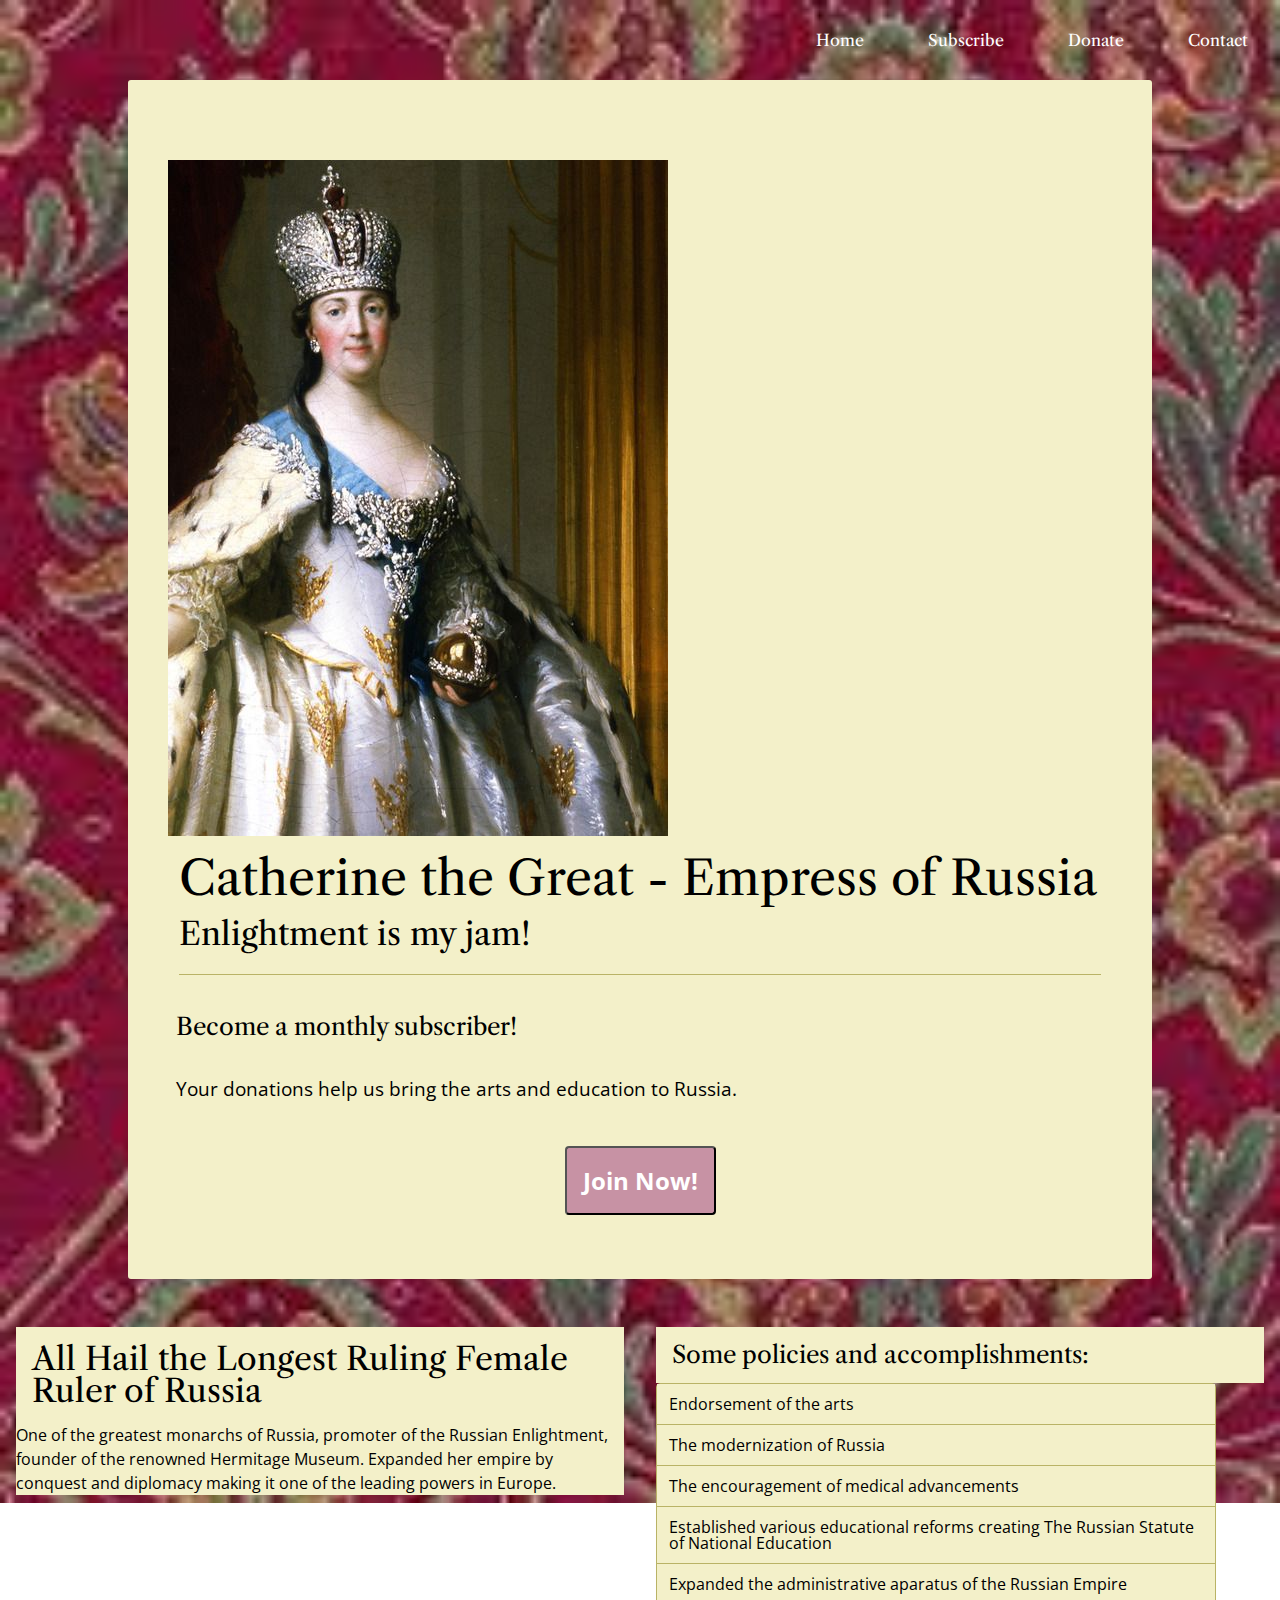
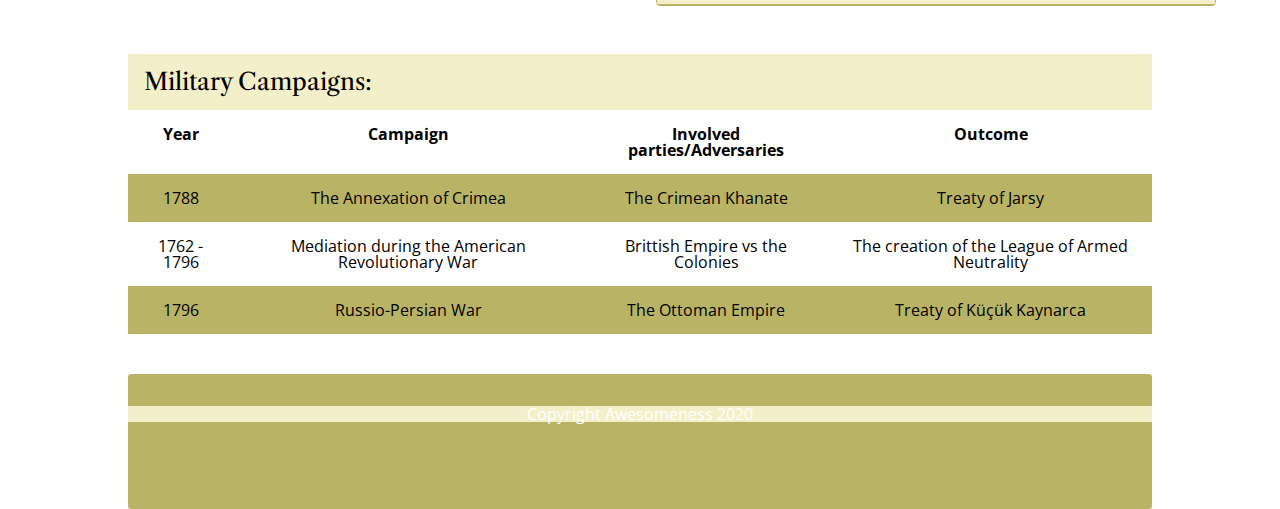
==== commit fbb34037: "fixed column display on article section" ====
--- a/index.html
+++ b/index.html
@@ -52,7 +52,7 @@
             <li>The modernization of Russia</li>
             <li>The encouragement of medical advancements</li>
             <li>Established various educational reforms creating The Russian Statute of National Education</li>
-            <li>Expanded the administrative aparatus of th Russina Empire</li>
+            <li>Expanded the administrative aparatus of the Russian Empire</li>
   
           </ul>
       </section>
@@ -60,11 +60,11 @@
     
 
     <section class="bottom-section">
-      <h3>Military Campains: </h3>
+      <h3>Military Campaigns: </h3>
       <table>
         <tr>
           <th>Year</th>
-          <th>Campain</th>
+          <th>Campaign</th>
           <th>Involved parties/Adversaries</th>
           <th>Outcome</th>
         </tr>
--- a/css/index.css
+++ b/css/index.css
@@ -149,7 +149,7 @@
   body p,
   html li,
   body li {
-    background-color: white;
+    background-color: #F3F0C9;
   }
 }
 h1,
@@ -319,30 +319,29 @@
 .container article section {
   padding: 1rem;
   width: 50%;
-  /* .section-column(); 	 */
+}
+.container article section h2 {
+  font-size: 2rem;
+  padding: 1rem;
+  margin: auto;
 }
 .container article section p {
   line-height: 1.5rem;
 }
-.container article h2 {
-  font-size: 2rem;
-  padding: 1rem;
-  margin: auto;
-}
-.container article h3 {
-  padding: 1rem;
-  font-size: 1.5rem;
-}
-.container article ul {
+.container article section h3 {
+  padding: 1rem;
+  font-size: 1.5rem;
+}
+.container article section ul {
   border-radius: 4px;
   border: #B9B366 solid 0.5px;
   margin-right: 3rem;
 }
-.container article ul .listspacing {
+.container article section ul .listspacing {
   padding: 0.75rem;
   border-bottom: #B9B366 solid 0.5px;
 }
-.container article ul li {
+.container article section ul li {
   padding: 0.75rem;
   border-bottom: #B9B366 solid 0.5px;
 }
@@ -355,6 +354,12 @@
   .container article section {
     width: 100%;
     margin: 0 auto;
+  }
+  .container article section h2 {
+    line-height: 2.5rem;
+  }
+  .container article section p {
+    padding-left: 1rem;
   }
 }
 .container .bottom-section {
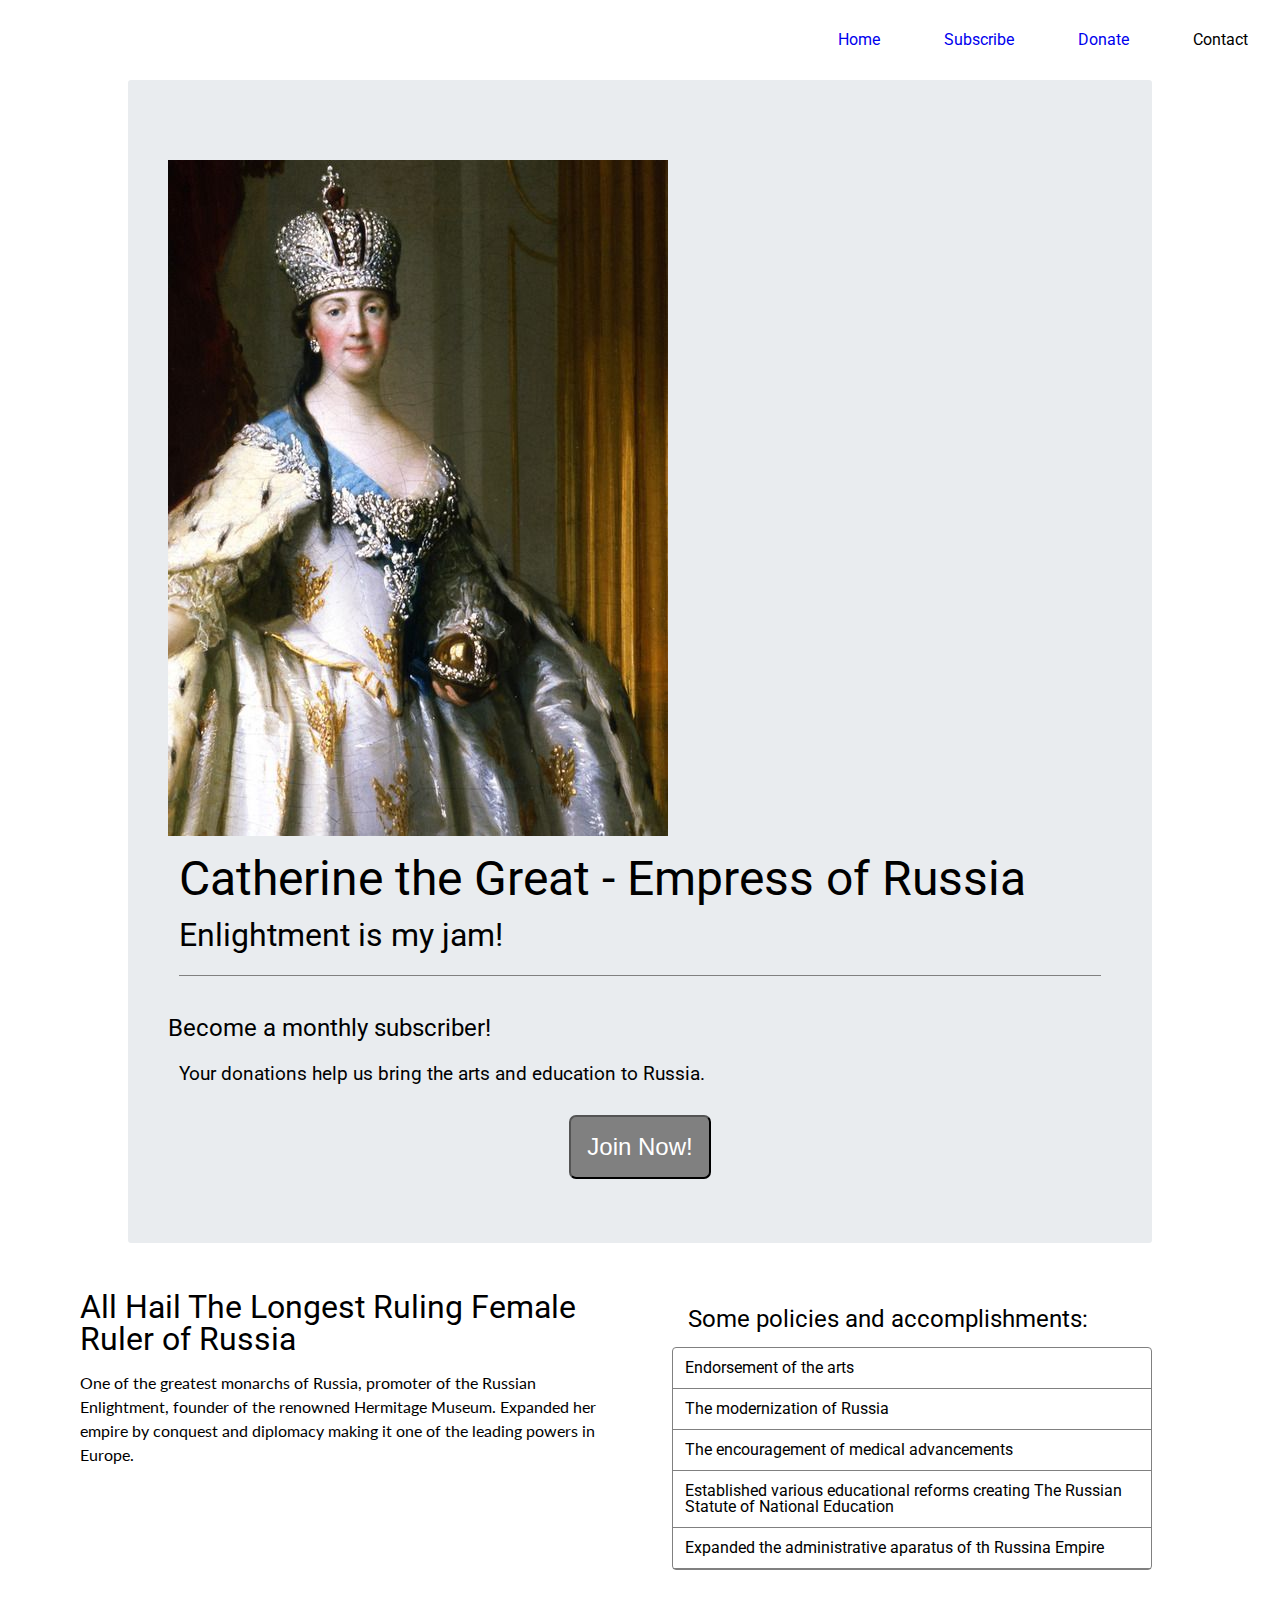
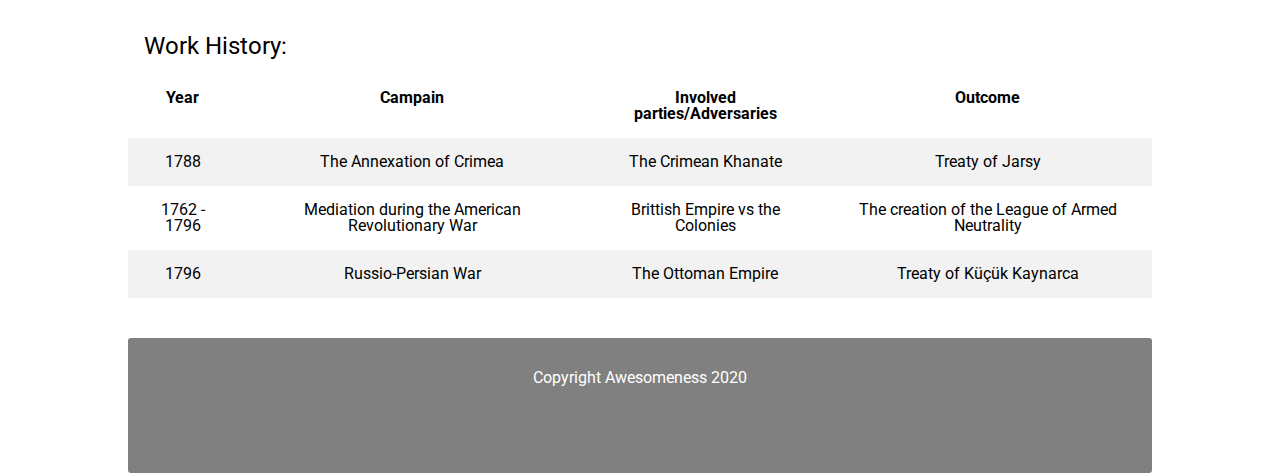
==== commit 80fd4f69: "Merge 15efc96eac25f0e8e4fd95215d8189427474c9d5 into 24c8e2d00bacf662cb24d43a3d04a9b22a334b3d" ====
--- a/index.html
+++ b/index.html
@@ -5,10 +5,10 @@
   <meta charset="utf-8">
   <meta name="viewport" content="width=width-device, initial-scale=1">
 
-  <title>Catherine the Great's Resume</title>
+  <title>Not My Resume</title>
 
   <link rel="stylesheet" href="css/index.css">
-  <link href="https://fonts.googleapis.com/css2?family=Libre+Caslon+Text&family=Open+Sans&display=swap" rel="stylesheet">
+  <link href="https://fonts.googleapis.com/css2?family=Lato&family=Roboto:wght@400;500&display=swap" rel="stylesheet">
 
   <!--[if lt IE 9]>
     <script src="https://cdnjs.cloudflare.com/ajax/libs/html5shiv/3.7.3/html5shiv.js"></script>
@@ -21,7 +21,7 @@
       <div><a href="#">Home</a></div>
       <div><a href="#">Subscribe</a></div>
       <div><a href="#">Donate</a></div>
-      <div><a href="#">Contact</a></div>
+      <div><a href="#"></a>Contact</a></div>
     </nav>
     <section class="hero">
       <section>
@@ -40,7 +40,7 @@
 
     <article>
       <section>
-        <h2>All Hail the Longest Ruling Female Ruler of Russia</h2>
+        <h2>All Hail The Longest Ruling Female Ruler of Russia</h2>
         <p>
           One of the greatest monarchs of Russia, promoter of the Russian Enlightment, founder of the renowned Hermitage Museum. Expanded her empire by conquest and diplomacy making it one of the leading powers in Europe.
         </p>
@@ -52,7 +52,7 @@
             <li>The modernization of Russia</li>
             <li>The encouragement of medical advancements</li>
             <li>Established various educational reforms creating The Russian Statute of National Education</li>
-            <li>Expanded the administrative aparatus of the Russian Empire</li>
+            <li>Expanded the administrative aparatus of th Russina Empire</li>
   
           </ul>
       </section>
@@ -60,11 +60,11 @@
     
 
     <section class="bottom-section">
-      <h3>Military Campaigns: </h3>
+      <h3>Work History: </h3>
       <table>
         <tr>
           <th>Year</th>
-          <th>Campaign</th>
+          <th>Campain</th>
           <th>Involved parties/Adversaries</th>
           <th>Outcome</th>
         </tr>
--- a/css/index.css
+++ b/css/index.css
@@ -133,45 +133,11 @@
 html,
 body {
   height: 100%;
-  background-image: url('/img/wallpaper4.jpeg');
-  background-repeat: no-repeat;
-  background-size: cover;
-  font-family: 'Open Sans', sans-serif;
-}
-@media (min-width: 1118px) {
-  html h1,
-  body h1,
-  html h2,
-  body h2,
-  html h3,
-  body h3,
-  html p,
-  body p,
-  html li,
-  body li {
-    background-color: #F3F0C9;
-  }
-}
-h1,
-h2,
-h3,
-h4 {
-  font-family: 'Libre Caslon Text', serif;
-}
-.container {
-  /* .section-column{
-	width: 50%;
-	padding: 1rem 2rem; 
-	margin-left: 5.5rem;
-} */
-}
-.container .buttoncombo {
-  background-color: #C792A4;
-  color: white;
+  font-family: 'Roboto', sans-serif;
 }
 .container .darkgraycombo {
   color: white;
-  background-color: #B9B366;
+  background-color: #808080;
 }
 .container .flexcolumn {
   display: flex;
@@ -197,20 +163,12 @@
 .container header nav div {
   margin: 1rem 0;
   padding: 1rem 2rem;
-  font-family: 'Libre Caslon Text', serif;
-  font-size: 1rem;
 }
 .container header nav div a {
   text-decoration: none;
-  color: white;
-}
-.container header nav div a:hover {
-  text-decoration: underline;
-  font-size: 1.5rem;
-  padding-bottom: 0.5rem;
 }
 .container header nav div a:visited {
-  color: white;
+  color: black;
 }
 @media (max-width: 500px) {
   .container header nav {
@@ -222,22 +180,18 @@
   }
   .container header nav div {
     margin: 0;
-    font-size: 3rem;
+    font-size: 2.5rem;
   }
   .container header nav div:hover {
-    border: solid #B9B366 1px;
+    border: solid #808080 1px;
     box-shadow: 1px 2px 2px 1px grey;
-  }
-  .container header nav div a:hover {
-    text-decoration: none;
-    font-size: 3rem;
   }
 }
 .container header .hero {
   border-radius: 3px;
   width: 80%;
   margin: 0 auto 2rem auto;
-  background-color: #F3F0C9;
+  background-color: #E9ECEF;
 }
 .container header .hero img {
   margin: 5rem 1.5rem 0.5rem 2.5rem;
@@ -250,7 +204,7 @@
 .container header .hero h2 {
   font-size: 2rem;
   width: 90%;
-  border-bottom: #B9B366 solid 0.5px;
+  border-bottom: #808080 solid 0.5px;
   padding-bottom: 1.5rem;
   margin: 0 auto 2rem auto;
 }
@@ -278,28 +232,26 @@
 .container header .hero .call-to-action {
   display: flex;
   flex-direction: column;
-  justify-content: flex-start;
+  justify-content: center;
 }
 .container header .hero .call-to-action h3 {
   font-size: 1.5rem;
-  margin-left: 3rem;
+  margin-left: 2.5rem;
   padding: 0.5rem 0 0.5rem 0;
 }
 .container header .hero .call-to-action p {
   width: 90%;
+  margin: 1rem auto;
   font-size: larger;
-  margin: 2rem auto 2rem 3rem;
 }
 .container header .hero .call-to-action button {
-  background-color: #C792A4;
   color: white;
+  background-color: #808080;
   margin: 1rem auto 4rem auto;
-  font-family: 'Open Sans', sans-serif;
-  font-size: 1.5rem;
-  font-weight: bold;
+  font-size: 1.5rem;
   padding: 1rem;
   text-transform: capitalize;
-  border-radius: 4px;
+  border-radius: 7px;
 }
 .container .h3styling {
   padding: 1rem;
@@ -308,42 +260,47 @@
 .container .title-spacing {
   padding: 1rem;
 }
+.container .section-column {
+  width: 50%;
+  padding: 1rem 2rem;
+}
 .container article {
   display: flex;
-  margin-bottom: 2rem;
-}
-.container article .sectionspacing {
-  padding: 1rem;
+  margin: 0 3rem 2rem 3rem;
+}
+.container article .articlesectionspacing {
   width: 50%;
+  margin: 2rem;
 }
 .container article section {
-  padding: 1rem;
   width: 50%;
+  padding: 1rem 2rem;
 }
 .container article section h2 {
   font-size: 2rem;
-  padding: 1rem;
   margin: auto;
+  padding-bottom: 1rem;
 }
 .container article section p {
   line-height: 1.5rem;
-}
-.container article section h3 {
-  padding: 1rem;
-  font-size: 1.5rem;
-}
-.container article section ul {
+  font-family: 'Lato', sans-serif;
+}
+.container article h3 {
+  padding: 1rem;
+  font-size: 1.5rem;
+}
+.container article ul {
   border-radius: 4px;
-  border: #B9B366 solid 0.5px;
+  border: #808080 solid 0.5px;
   margin-right: 3rem;
 }
-.container article section ul .listspacing {
+.container article ul .listspacing {
   padding: 0.75rem;
-  border-bottom: #B9B366 solid 0.5px;
-}
-.container article section ul li {
+  border-bottom: #808080 solid 0.5px;
+}
+.container article ul li {
   padding: 0.75rem;
-  border-bottom: #B9B366 solid 0.5px;
+  border-bottom: #808080 solid 0.5px;
 }
 @media (max-width: 500px) {
   .container article {
@@ -354,12 +311,6 @@
   .container article section {
     width: 100%;
     margin: 0 auto;
-  }
-  .container article section h2 {
-    line-height: 2.5rem;
-  }
-  .container article section p {
-    padding-left: 1rem;
   }
 }
 .container .bottom-section {
@@ -390,7 +341,7 @@
   }
 }
 .container .bottom-section table tr:nth-child(2n) {
-  background-color: #B9B366;
+  background-color: #F2F2F2;
 }
 .container .bottom-section table tr td {
   padding: 1rem;
@@ -411,7 +362,7 @@
   width: 80%;
   margin: 2.5rem auto 2rem auto;
   color: white;
-  background-color: #B9B366;
+  background-color: #808080;
   text-align: center;
   padding-top: 2rem;
   border-radius: 3px;
